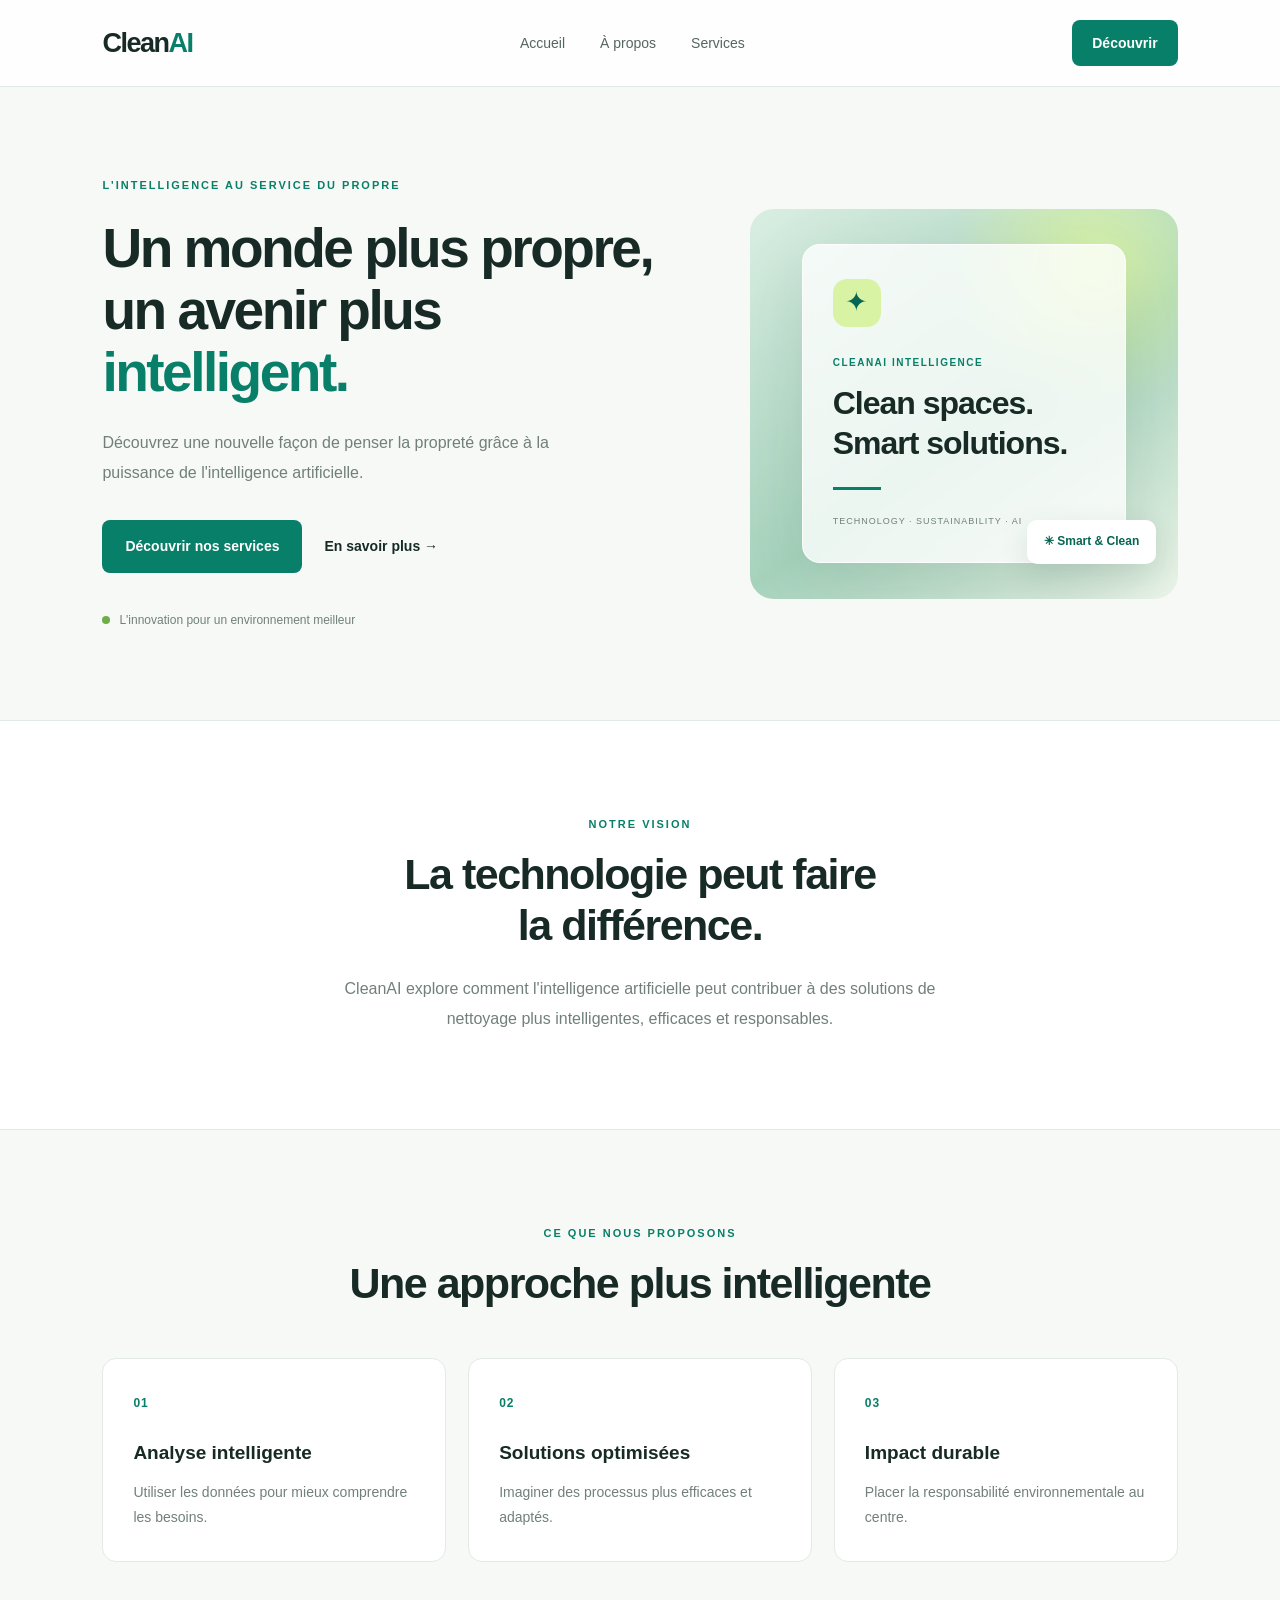
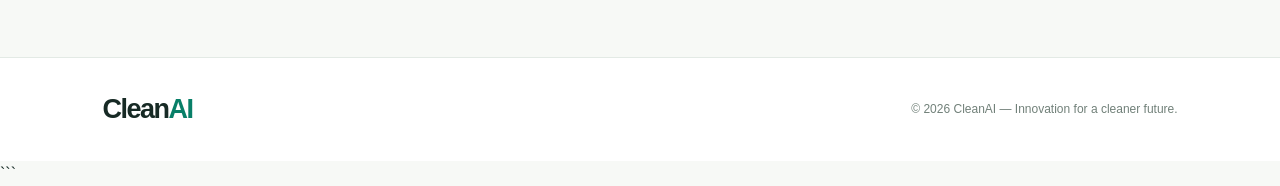
==== frontend/index.html @ 19e50c2e "feat: create CleanAI frontend" ====
<!DOCTYPE html>
<html lang="fr">
<head>
    <meta charset="UTF-8">
    <meta name="viewport" content="width=device-width, initial-scale=1.0">
    <meta name="description" content="CleanAI - Une solution intelligente pour un environnement plus propre.">
    <title>CleanAI | Smart Cleaning</title>
    <link rel="stylesheet" href="style.css">
</head>
<body>

    <header class="navbar">
        <a href="#" class="logo">Clean<span>AI</span></a>

        <nav class="nav-links">
            <a href="#accueil">Accueil</a>
            <a href="#apropos">À propos</a>
            <a href="#services">Services</a>
        </nav>

        <a href="#services" class="nav-button">Découvrir</a>
    </header>

    <main>
        <section class="hero" id="accueil">
            <div class="hero-content">
                <p class="eyebrow">L'INTELLIGENCE AU SERVICE DU PROPRE</p>

                <h1>Un monde plus propre,<br>
                    un avenir plus <span>intelligent.</span>
                </h1>

                <p class="hero-description">
                    Découvrez une nouvelle façon de penser la propreté
                    grâce à la puissance de l'intelligence artificielle.
                </p>

                <div class="hero-buttons">
                    <a href="#services" class="primary-button">
                        Découvrir nos services
                    </a>
                    <a href="#apropos" class="secondary-button">
                        En savoir plus →
                    </a>
                </div>

                <div class="hero-note">
                    <span class="status-dot"></span>
                    L'innovation pour un environnement meilleur
                </div>
            </div>

            <div class="hero-visual">
                <div class="visual-card">
                    <div class="visual-icon">✦</div>
                    <p class="visual-label">CLEANAI INTELLIGENCE</p>
                    <h2>Clean spaces.<br>Smart solutions.</h2>
                    <div class="visual-line"></div>
                    <p class="visual-footer">TECHNOLOGY · SUSTAINABILITY · AI</p>
                </div>
                <div class="floating-badge">✳ Smart & Clean</div>
            </div>
        </section>

        <section class="intro" id="apropos">
            <p class="eyebrow">NOTRE VISION</p>
            <h2>La technologie peut faire<br>la différence.</h2>
            <p>
                CleanAI explore comment l'intelligence artificielle
                peut contribuer à des solutions de nettoyage plus
                intelligentes, efficaces et responsables.
            </p>
        </section>

        <section class="services" id="services">
            <p class="eyebrow">CE QUE NOUS PROPOSONS</p>
            <h2>Une approche plus intelligente</h2>

            <div class="service-grid">
                <article class="service-card">
                    <span class="service-number">01</span>
                    <h3>Analyse intelligente</h3>
                    <p>Utiliser les données pour mieux comprendre les besoins.</p>
                </article>

                <article class="service-card">
                    <span class="service-number">02</span>
                    <h3>Solutions optimisées</h3>
                    <p>Imaginer des processus plus efficaces et adaptés.</p>
                </article>

                <article class="service-card">
                    <span class="service-number">03</span>
                    <h3>Impact durable</h3>
                    <p>Placer la responsabilité environnementale au centre.</p>
                </article>
            </div>
        </section>
    </main>

    <footer>
        <a href="#" class="logo">Clean<span>AI</span></a>
        <p>© 2026 CleanAI — Innovation for a cleaner future.</p>
    </footer>

    <script src="script.js"></script>
</body>
</html>
```
---- frontend/style.css ----
:root {
    --primary: #087f68;
    --primary-dark: #056653;
    --background: #f7f9f6;
    --surface: #ffffff;
    --text: #172a25;
    --muted: #718079;
    --border: #e3eae5;
    --accent: #d9f3a5;
}

* {
    margin: 0;
    padding: 0;
    box-sizing: border-box;
}

html {
    scroll-behavior: smooth;
    scroll-padding-top: 90px;
}

body {
    font-family: Arial, Helvetica, sans-serif;
    background: var(--background);
    color: var(--text);
    line-height: 1.6;
}

a {
    color: inherit;
    text-decoration: none;
}

button,
a {
    -webkit-tap-highlight-color: transparent;
}

/* =========================
   2. NAVIGATION
========================= */

.navbar {
    width: 100%;
    min-height: 82px;
    padding: 20px 8%;
    display: flex;
    align-items: center;
    justify-content: space-between;
    gap: 30px;
    background: rgba(255, 255, 255, 0.92);
    border-bottom: 1px solid var(--border);
}

.logo {
    font-size: 27px;
    font-weight: 800;
    letter-spacing: -1.5px;
}

.logo span {
    color: var(--primary);
}

.nav-links {
    display: flex;
    align-items: center;
    gap: 35px;
}

.nav-links a {
    color: #56665f;
    font-size: 14px;
    transition: color 0.2s ease;
}

.nav-links a:hover {
    color: var(--primary);
}

.nav-button,
.primary-button {
    display: inline-flex;
    justify-content: center;
    align-items: center;
    background: var(--primary);
    color: white;
    border-radius: 8px;
    font-size: 14px;
    font-weight: 600;
    transition: background 0.2s, transform 0.2s;
}

.nav-button {
    padding: 12px 20px;
}

.nav-button:hover,
.primary-button:hover {
    background: var(--primary-dark);
    transform: translateY(-2px);
}

/* =========================
   3. SECTION D'ACCUEIL
========================= */

.hero {
    min-height: 610px;
    padding: 90px 8%;
    display: grid;
    grid-template-columns: 1.15fr 0.85fr;
    align-items: center;
    gap: 70px;
}

.hero-content {
    max-width: 620px;
}

.eyebrow {
    color: var(--primary);
    font-size: 11px;
    font-weight: 800;
    letter-spacing: 2px;
    margin-bottom: 22px;
}

.hero h1 {
    font-size: clamp(38px, 4.3vw, 60px);
    line-height: 1.13;
    letter-spacing: -2.5px;
    margin-bottom: 24px;
}

.hero h1 span {
    color: var(--primary);
}

.hero-description {
    max-width: 480px;
    color: var(--muted);
    font-size: 16px;
    line-height: 1.9;
    margin-bottom: 32px;
}

.hero-buttons {
    display: flex;
    align-items: center;
    flex-wrap: wrap;
    gap: 22px;
}

.primary-button {
    padding: 15px 23px;
}

.secondary-button {
    color: var(--text);
    font-size: 14px;
    font-weight: 600;
}

.secondary-button:hover {
    color: var(--primary);
}

.hero-note {
    display: flex;
    align-items: center;
    gap: 9px;
    margin-top: 38px;
    color: var(--muted);
    font-size: 12px;
}

.status-dot {
    width: 8px;
    height: 8px;
    background: #70ad48;
    border-radius: 50%;
}

/* =========================
   4. CARTE VISUELLE
========================= */

.hero-visual {
    position: relative;
    min-height: 390px;
    display: flex;
    align-items: center;
    justify-content: center;
    border-radius: 24px;
    background:
        radial-gradient(circle at 80% 15%, #d9f3a5 0, transparent 30%),
        linear-gradient(145deg, #d9eee2, #a7d3bd 55%, #eaf4e8);
    overflow: hidden;
}

.visual-card {
    position: relative;
    z-index: 1;
    width: 76%;
    padding: 34px 30px;
    border: 1px solid rgba(255, 255, 255, 0.8);
    border-radius: 18px;
    background: rgba(255, 255, 255, 0.78);
    box-shadow: 0 24px 70px rgba(24, 67, 48, 0.12);
    backdrop-filter: blur(12px);
}

.visual-icon {
    width: 48px;
    height: 48px;
    display: grid;
    place-items: center;
    border-radius: 14px;
    background: var(--accent);
    color: var(--primary-dark);
    font-size: 27px;
    margin-bottom: 28px;
}

.visual-label {
    color: var(--primary);
    font-size: 10px;
    font-weight: 800;
    letter-spacing: 1.5px;
    margin-bottom: 12px;
}

.visual-card h2 {
    font-size: clamp(23px, 2.5vw, 32px);
    line-height: 1.25;
    letter-spacing: -1px;
}

.visual-line {
    width: 48px;
    height: 3px;
    background: var(--primary);
    margin: 24px 0;
}

.visual-footer {
    color: var(--muted);
    font-size: 9px;
    letter-spacing: 1px;
}

.floating-badge {
    position: absolute;
    right: 5%;
    bottom: 9%;
    z-index: 2;
    padding: 12px 17px;
    background: white;
    border-radius: 10px;
    box-shadow: 0 10px 30px rgba(24, 67, 48, 0.12);
    color: var(--primary-dark);
    font-size: 12px;
    font-weight: 700;
}

/* =========================
   5. PRÉSENTATION
========================= */

.intro {
    padding: 95px 20px;
    text-align: center;
    background: var(--surface);
    border-top: 1px solid var(--border);
    border-bottom: 1px solid var(--border);
}

.intro .eyebrow {
    margin-bottom: 15px;
}

.intro h2,
.services h2 {
    font-size: clamp(30px, 3.5vw, 43px);
    line-height: 1.2;
    letter-spacing: -1.5px;
}

.intro > p:last-child {
    max-width: 610px;
    margin: 22px auto 0;
    color: var(--muted);
    line-height: 1.9;
}

/* =========================
   6. SERVICES
========================= */

.services {
    padding: 95px 8%;
    text-align: center;
}

.services > .eyebrow {
    margin-bottom: 15px;
}

.service-grid {
    display: grid;
    grid-template-columns: repeat(3, minmax(0, 1fr));
    gap: 22px;
    margin-top: 48px;
    text-align: left;
}

.service-card {
    padding: 30px;
    background: var(--surface);
    border: 1px solid var(--border);
    border-radius: 14px;
    transition: transform 0.25s, box-shadow 0.25s;
}

.service-card:hover {
    transform: translateY(-5px);
    box-shadow: 0 18px 40px rgba(23, 42, 37, 0.07);
}

.service-number {
    display: inline-block;
    margin-bottom: 25px;
    color: var(--primary);
    font-size: 12px;
    font-weight: 800;
    letter-spacing: 1px;
}

.service-card h3 {
    font-size: 19px;
    margin-bottom: 12px;
}

.service-card p {
    color: var(--muted);
    font-size: 14px;
    line-height: 1.8;
}

/* =========================
   7. PIED DE PAGE
========================= */

footer {
    padding: 30px 8%;
    display: flex;
    align-items: center;
    justify-content: space-between;
    flex-wrap: wrap;
    gap: 18px;
    background: white;
    border-top: 1px solid var(--border);
}

footer p {
    color: var(--muted);
    font-size: 12px;
}

/* =========================
   8. RESPONSIVE MOBILE
========================= */

@media (max-width: 900px) {
    .hero {
        grid-template-columns: 1fr;
        gap: 45px;
        padding-top: 65px;
        padding-bottom: 65px;
    }

    .hero-content {
        max-width: 700px;
    }

    .hero-visual {
        width: 100%;
        max-width: 560px;
        margin: 0 auto;
    }

    .service-grid {
        grid-template-columns: 1fr;
    }
}

@media (max-width: 600px) {
    .navbar {
        padding: 18px 5%;
        gap: 12px;
        flex-wrap: wrap;
    }

    .logo {
        font-size: 24px;
    }

    .nav-links {
        order: 3;
        width: 100%;
        justify-content: space-between;
        gap: 12px;
    }

    .nav-links a {
        font-size: 12px;
    }

    .nav-button {
        padding: 10px 13px;
        font-size: 12px;
    }

    .hero {
        padding: 55px 5%;
    }

    .hero h1 {
        letter-spacing: -1.5px;
    }

    .hero-description {
        font-size: 14px;
    }

    .hero-buttons {
        align-items: flex-start;
        gap: 18px;
    }

    .primary-button {
        padding: 13px 16px;
        font-size: 12px;
    }

    .hero-visual {
        min-height: 330px;
    }

    .visual-card {
        width: 82%;
        padding: 25px 22px;
    }

    .intro {
        padding: 70px 6%;
    }

    .services {
        padding: 70px 5%;
    }

    .service-card {
        padding: 25px;
    }

    footer {
        padding: 25px 5%;
    }
}
/* Bouton du menu mobile */

.menu-toggle {
    display: none;
    border: 1px solid var(--border);
    background: white;
    color: var(--primary);
    border-radius: 8px;
    padding: 8px 12px;
    font-size: 20px;
    cursor: pointer;
}

/* Notification */

.cleanai-notification {
    position: fixed;
    right: 24px;
    bottom: 24px;
    z-index: 1000;
    max-width: calc(100% - 48px);
    padding: 15px 20px;
    background: var(--primary-dark);
    color: white;
    border-radius: 10px;
    box-shadow: 0 12px 35px rgba(0, 0, 0, 0.16);
    font-size: 14px;

    opacity: 0;
    transform: translateY(15px);
    pointer-events: none;
    transition: opacity 0.25s, transform 0.25s;
}

.cleanai-notification.is-visible {
    opacity: 1;
    transform: translateY(0);
}

/* Apparition des sections */

.reveal {
    opacity: 0;
    transform: translateY(20px);
    transition: opacity 0.6s ease, transform 0.6s ease;
}

.reveal.is-visible {
    opacity: 1;
    transform: translateY(0);
}

/* Menu et navigation sur petits écrans */

@media (max-width: 600px) {
    .navbar {
        position: relative;
    }

    .menu-toggle {
        display: block;
        margin-left: auto;
    }

    .nav-links {
        display: none;
        order: 4;
        width: 100%;
        padding: 12px 0;
        flex-direction: column;
        align-items: stretch;
        gap: 0;
    }

    .nav-links.is-open {
        display: flex;
    }

    .nav-links a {
        padding: 12px;
        font-size: 14px;
        border-top: 1px solid var(--border);
    }
}

/* Respecter la préférence de réduction des animations */

@media (prefers-reduced-motion: reduce) {
    html {
        scroll-behavior: auto;
    }

    .reveal,
    .cleanai-notification,
    .service-card {
        transition: none;
    }

    .reveal {
        opacity: 1;
        transform: none;
    }
}
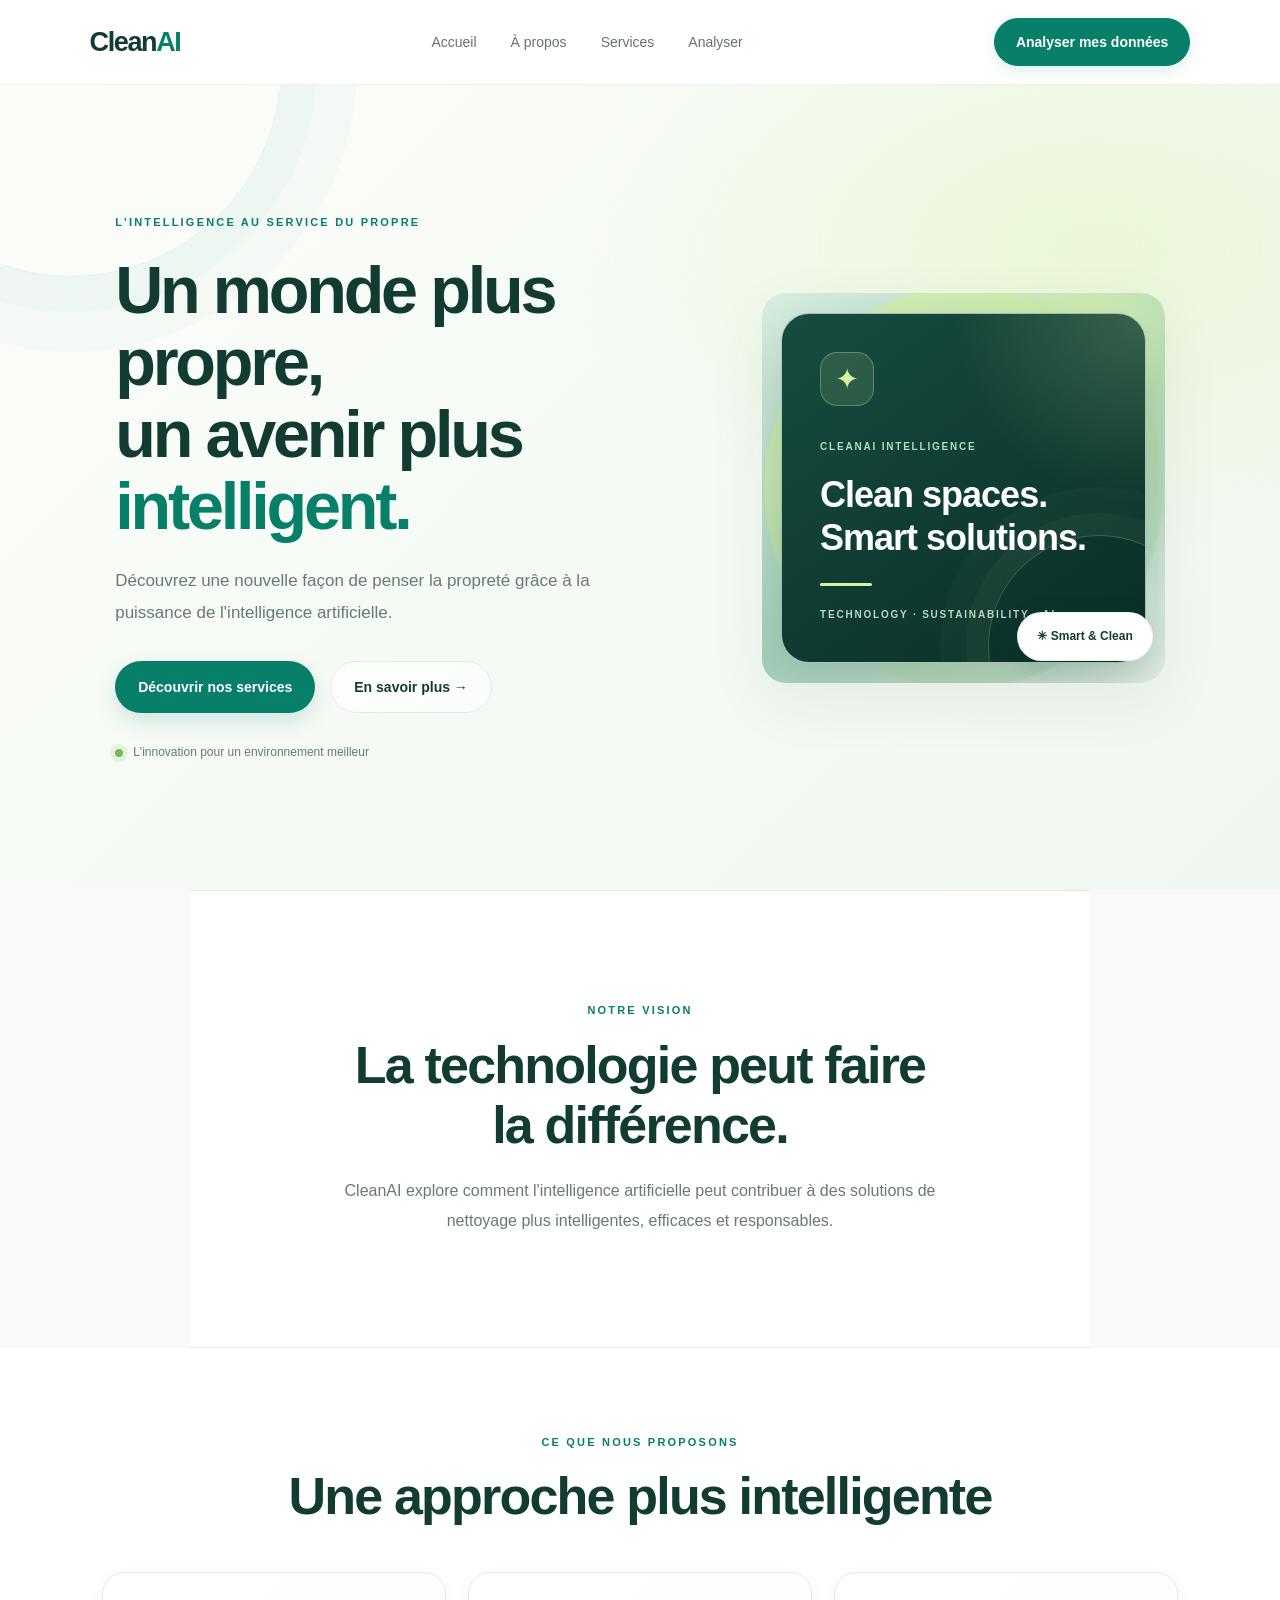
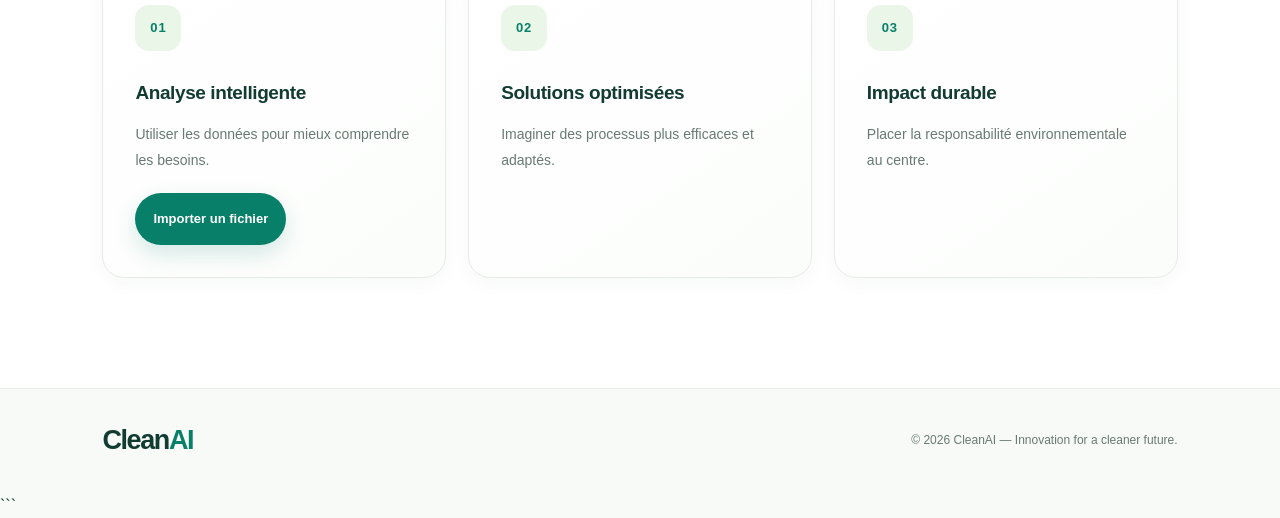
==== commit b5f591de: "Fix frontend navigation and visual badge" ====
--- a/frontend/index.html
+++ b/frontend/index.html
@@ -17,9 +17,10 @@
             <a href="#accueil">Accueil</a>
             <a href="#apropos">À propos</a>
             <a href="#services">Services</a>
+            <a href="analyser.html">Analyser</a>
         </nav>
 
-        <a href="#services" class="nav-button">Découvrir</a>
+        <a href="analyser.html" class="nav-button">Analyser mes données</a>
     </header>
 
     <main>
@@ -82,6 +83,9 @@
                     <span class="service-number">01</span>
                     <h3>Analyse intelligente</h3>
                     <p>Utiliser les données pour mieux comprendre les besoins.</p>
+                    <a href="analyser.html" class="primary-button service-action">
+        Importer un fichier
+    </a>
                 </article>
 
                 <article class="service-card">
--- a/frontend/style.css
+++ b/frontend/style.css
@@ -574,3 +574,677 @@
         transform: none;
     }
 }
+
+/* =========================
+   9. FINITIONS VISUELLES
+========================= */
+
+/* Navigation plus élégante */
+.navbar {
+    position: sticky;
+    top: 0;
+    z-index: 100;
+    backdrop-filter: blur(14px);
+    background: rgba(255, 255, 255, 0.94);
+    transition: box-shadow 0.3s ease;
+}
+
+.navbar:hover {
+    box-shadow: 0 5px 25px rgba(23, 42, 37, 0.05);
+}
+
+/* Boutons plus modernes */
+.primary-button,
+.nav-button {
+    box-shadow: 0 5px 14px rgba(8, 127, 104, 0.12);
+    transition:
+        background 0.25s ease,
+        transform 0.25s ease,
+        box-shadow 0.25s ease;
+}
+
+.primary-button:hover,
+.nav-button:hover {
+    box-shadow: 0 9px 22px rgba(8, 127, 104, 0.22);
+}
+
+/* Carte visuelle de la page d'accueil */
+.hero-visual {
+    box-shadow: 0 20px 60px rgba(24, 67, 48, 0.07);
+    isolation: isolate;
+}
+
+.visual-card {
+    transition:
+        transform 0.35s ease,
+        box-shadow 0.35s ease;
+}
+
+.hero-visual:hover .visual-card {
+    transform: translateY(-5px);
+    box-shadow: 0 28px 75px rgba(24, 67, 48, 0.16);
+}
+
+/* Badge flottant */
+.floating-badge {
+    animation: badge-float 4s ease-in-out infinite;
+}
+
+@keyframes badge-float {
+    0%, 100% {
+        transform: translateY(0);
+    }
+
+    50% {
+        transform: translateY(-6px);
+    }
+}
+
+/* Cartes de services */
+.service-card {
+    position: relative;
+    overflow: hidden;
+    box-shadow: 0 3px 12px rgba(23, 42, 37, 0.025);
+}
+
+.service-card:hover {
+    transform: translateY(-7px);
+    border-color: rgba(8, 127, 104, 0.25);
+    box-shadow: 0 20px 45px rgba(23, 42, 37, 0.09);
+}
+
+/* Focus clavier accessible */
+a:focus-visible,
+button:focus-visible {
+    outline: 3px solid var(--accent);
+    outline-offset: 4px;
+}
+
+/* Respect des préférences d'accessibilité */
+@media (prefers-reduced-motion: reduce) {
+    *,
+    *::before,
+    *::after {
+        animation-duration: 0.01ms !important;
+        animation-iteration-count: 1 !important;
+        scroll-behavior: auto !important;
+        transition-duration: 0.01ms !important;
+    }
+}
+
+/* ==========================================
+   CLEANAI — PREMIUM GREEN TECH DESIGN
+   Ajouter à la fin de style.css
+========================================== */
+
+:root {
+    --premium-green: #087f68;
+    --premium-dark: #123b32;
+    --premium-lime: #d9f3a5;
+    --premium-muted: #687a73;
+    --premium-white: #ffffff;
+    --premium-bg: #f7faf7;
+    --premium-border: #e4ece5;
+}
+
+/* Base visuelle */
+html {
+    scroll-behavior: smooth;
+    scroll-padding-top: 100px;
+}
+
+body {
+    background: var(--premium-bg);
+    color: var(--premium-dark);
+    font-family: Inter, "Segoe UI", Arial, sans-serif;
+    -webkit-font-smoothing: antialiased;
+}
+
+::selection {
+    background: var(--premium-lime);
+    color: var(--premium-dark);
+}
+
+/* Navigation */
+.navbar {
+    padding: 18px clamp(20px, 7vw, 110px);
+    min-height: 82px;
+    border-bottom: 1px solid rgba(18, 59, 50, 0.07);
+    background: rgba(255, 255, 255, 0.88);
+    backdrop-filter: blur(18px);
+}
+
+.logo {
+    color: var(--premium-dark);
+    font-size: 27px;
+    font-weight: 800;
+    letter-spacing: -1.4px;
+    text-decoration: none;
+}
+
+.logo span {
+    color: var(--premium-green);
+}
+
+.nav-links {
+    gap: 34px;
+}
+
+.nav-links a {
+    color: #64746c;
+    font-size: 14px;
+    font-weight: 500;
+    text-decoration: none;
+    transition: color 0.25s ease;
+}
+
+.nav-links a:hover {
+    color: var(--premium-green);
+}
+
+.nav-button {
+    padding: 12px 21px;
+    border: 1px solid var(--premium-green);
+    border-radius: 999px;
+    background: var(--premium-green);
+    color: white;
+    font-size: 14px;
+    font-weight: 600;
+    text-decoration: none;
+    transition: transform 0.25s ease, background 0.25s ease;
+}
+
+.nav-button:hover {
+    transform: translateY(-2px);
+    background: var(--premium-dark);
+}
+
+/* Accueil */
+.hero {
+    position: relative;
+    isolation: isolate;
+    overflow: hidden;
+    padding: clamp(75px, 10vw, 140px) clamp(24px, 9vw, 140px);
+    gap: clamp(45px, 8vw, 120px);
+    background:
+        radial-gradient(ellipse at 85% 20%,
+            rgba(217, 243, 165, 0.36), transparent 34%),
+        linear-gradient(135deg, #fbfdf9 0%, #f0f7f0 100%);
+}
+
+.hero::before {
+    content: "";
+    position: absolute;
+    z-index: -1;
+    width: 420px;
+    height: 420px;
+    top: -230px;
+    left: -140px;
+    border: 1px solid rgba(8, 127, 104, 0.09);
+    border-radius: 50%;
+    box-shadow:
+        0 0 0 35px rgba(8, 127, 104, 0.025),
+        0 0 0 75px rgba(8, 127, 104, 0.02);
+}
+
+.hero-content {
+    max-width: 650px;
+}
+
+.eyebrow {
+    color: var(--premium-green);
+    font-size: 11px;
+    font-weight: 800;
+    letter-spacing: 2.2px;
+    line-height: 1.8;
+}
+
+.hero h1 {
+    margin: 22px 0;
+    color: var(--premium-dark);
+    font-size: clamp(42px, 5.2vw, 72px);
+    font-weight: 750;
+    line-height: 1.08;
+    letter-spacing: -3.2px;
+}
+
+.hero h1 span {
+    color: var(--premium-green);
+}
+
+.hero-description {
+    max-width: 490px;
+    color: var(--premium-muted);
+    font-size: 17px;
+    line-height: 1.9;
+}
+
+.hero-buttons {
+    display: flex;
+    align-items: center;
+    flex-wrap: wrap;
+    gap: 15px;
+    margin-top: 32px;
+}
+
+.primary-button,
+.secondary-button {
+    display: inline-flex;
+    align-items: center;
+    justify-content: center;
+    min-height: 52px;
+    padding: 0 23px;
+    border-radius: 999px;
+    font-size: 14px;
+    font-weight: 650;
+    text-decoration: none;
+    transition:
+        transform 0.25s ease,
+        box-shadow 0.25s ease,
+        background 0.25s ease;
+}
+
+.primary-button {
+    background: var(--premium-green);
+    color: white;
+    box-shadow: 0 9px 22px rgba(8, 127, 104, 0.16);
+}
+
+.primary-button:hover {
+    transform: translateY(-3px);
+    background: var(--premium-dark);
+    box-shadow: 0 13px 28px rgba(8, 127, 104, 0.22);
+}
+
+.secondary-button {
+    color: var(--premium-dark);
+    border: 1px solid var(--premium-border);
+    background: rgba(255, 255, 255, 0.7);
+}
+
+.secondary-button:hover {
+    transform: translateY(-3px);
+    background: white;
+}
+
+.hero-note {
+    display: flex;
+    align-items: center;
+    gap: 10px;
+    margin-top: 30px;
+    color: var(--premium-muted);
+    font-size: 12px;
+}
+
+.status-dot {
+    width: 8px;
+    height: 8px;
+    flex-shrink: 0;
+    border-radius: 50%;
+    background: #77b85b;
+    box-shadow: 0 0 0 5px rgba(119, 184, 91, 0.13);
+}
+
+/* Panneau graphique à droite */
+.hero-visual {
+    position: relative;
+    display: flex;
+    align-items: center;
+    justify-content: center;
+    min-height: 390px;
+    isolation: isolate;
+}
+
+.hero-visual::before {
+    content: "";
+    position: absolute;
+    z-index: -1;
+    width: min(100%, 400px);
+    aspect-ratio: 1;
+    border-radius: 50%;
+    background: linear-gradient(
+        145deg,
+        rgba(217, 243, 165, 0.85),
+        rgba(8, 127, 104, 0.10)
+    );
+    filter: blur(1px);
+}
+
+.visual-card {
+    position: relative;
+    width: min(100%, 365px);
+    min-height: 340px;
+    padding: 38px;
+    overflow: hidden;
+    border: 1px solid rgba(255, 255, 255, 0.65);
+    border-radius: 28px;
+    background:
+        radial-gradient(circle at 100% 0%,
+            rgba(217, 243, 165, 0.20), transparent 38%),
+        linear-gradient(145deg, #164d40, #092d27);
+    box-shadow: 0 28px 70px rgba(18, 59, 50, 0.20);
+    color: white;
+    transition: transform 0.35s ease, box-shadow 0.35s ease;
+}
+
+.visual-card::after {
+    content: "";
+    position: absolute;
+    right: -65px;
+    bottom: -95px;
+    width: 220px;
+    height: 220px;
+    border: 1px solid rgba(217, 243, 165, 0.24);
+    border-radius: 50%;
+    box-shadow:
+        0 0 0 22px rgba(217, 243, 165, 0.035),
+        0 0 0 48px rgba(217, 243, 165, 0.025);
+    pointer-events: none;
+}
+
+.hero-visual:hover .visual-card {
+    transform: translateY(-5px) rotate(-1deg);
+    box-shadow: 0 35px 80px rgba(18, 59, 50, 0.25);
+}
+
+.visual-icon {
+    display: grid;
+    place-items: center;
+    width: 54px;
+    height: 54px;
+    margin-bottom: 32px;
+    border: 1px solid rgba(217, 243, 165, 0.3);
+    border-radius: 17px;
+    background: rgba(217, 243, 165, 0.12);
+    color: var(--premium-lime);
+    font-size: 29px;
+}
+
+.visual-label,
+.visual-footer {
+    color: #b7d8c8;
+    font-size: 10px;
+    font-weight: 700;
+    letter-spacing: 1.8px;
+    line-height: 1.8;
+}
+
+.visual-card h2 {
+    position: relative;
+    z-index: 1;
+    margin: 17px 0 22px;
+    color: white;
+    font-size: clamp(27px, 3vw, 36px);
+    line-height: 1.2;
+    letter-spacing: -1px;
+}
+
+.visual-line {
+    width: 52px;
+    height: 3px;
+    margin-bottom: 20px;
+    border-radius: 9px;
+    background: var(--premium-lime);
+}
+
+
+.floating-badge {
+    position: absolute;
+    right: 12px;
+    bottom: 22px;
+    z-index: 2;
+    max-width: calc(100% - 24px);
+    padding: 14px 19px;
+    border: 1px solid rgba(8, 127, 104, 0.09);
+    border-radius: 999px;
+    background: white;
+    color: var(--premium-dark);
+    font-size: 12px;
+    font-weight: 750;
+    white-space: nowrap;
+    box-shadow: 0 12px 32px rgba(18, 59, 50, 0.12);
+    animation: badge-float 4s ease-in-out infinite;
+}
+@keyframes badge-float {
+    0%, 100% { transform: translateY(0); }
+    50% { transform: translateY(-7px); }
+}
+
+/* Présentation */
+.intro {
+    max-width: 900px;
+    margin: 0 auto;
+    padding: 110px 25px;
+    text-align: center;
+}
+
+.intro h2,
+.services > h2 {
+    margin: 15px 0 20px;
+    color: var(--premium-dark);
+    font-size: clamp(34px, 4.2vw, 52px);
+    line-height: 1.15;
+    letter-spacing: -1.8px;
+}
+
+.intro > p:last-child {
+    max-width: 650px;
+    margin: 0 auto;
+    color: var(--premium-muted);
+    font-size: 16px;
+    line-height: 1.9;
+}
+
+/* Services */
+.services {
+    padding: 85px clamp(24px, 8vw, 120px) 110px;
+    background: white;
+    text-align: center;
+}
+
+.services > h2 {
+    margin-bottom: 45px;
+}
+
+.service-grid {
+    display: grid;
+    grid-template-columns: repeat(3, minmax(0, 1fr));
+    gap: 22px;
+    max-width: 1180px;
+    margin: 0 auto;
+    text-align: left;
+}
+
+.service-card {
+    position: relative;
+    padding: 32px;
+    overflow: hidden;
+    border: 1px solid var(--premium-border);
+    border-radius: 22px;
+    background: linear-gradient(145deg, #fff, #fbfdfb);
+    box-shadow: 0 5px 20px rgba(18, 59, 50, 0.035);
+    transition:
+        transform 0.3s ease,
+        border-color 0.3s ease,
+        box-shadow 0.3s ease;
+}
+
+.service-card::before {
+    content: "";
+    position: absolute;
+    top: 0;
+    left: 0;
+    width: 100%;
+    height: 3px;
+    background: linear-gradient(
+        90deg,
+        var(--premium-green),
+        var(--premium-lime)
+    );
+    transform: scaleX(0);
+    transform-origin: left;
+    transition: transform 0.3s ease;
+}
+
+.service-card:hover {
+    transform: translateY(-7px);
+    border-color: #b8d9c8;
+    box-shadow: 0 22px 45px rgba(18, 59, 50, 0.09);
+}
+
+.service-card:hover::before {
+    transform: scaleX(1);
+}
+
+.service-number {
+    display: inline-grid;
+    place-items: center;
+    width: 46px;
+    height: 46px;
+    margin-bottom: 27px;
+    border-radius: 14px;
+    background: #eaf6e7;
+    color: var(--premium-green);
+    font-size: 13px;
+    font-weight: 800;
+}
+
+.service-card h3 {
+    margin: 0 0 13px;
+    color: var(--premium-dark);
+    font-size: 19px;
+    letter-spacing: -0.4px;
+}
+
+.service-card p {
+    margin: 0;
+    color: var(--premium-muted);
+    font-size: 14px;
+    line-height: 1.85;
+}
+
+/* Pied de page */
+footer {
+    display: flex;
+    align-items: center;
+    justify-content: space-between;
+    flex-wrap: wrap;
+    gap: 18px;
+    padding: 30px clamp(24px, 8vw, 120px);
+    border-top: 1px solid var(--premium-border);
+    background: #f7faf7;
+}
+
+footer p {
+    margin: 0;
+    color: var(--premium-muted);
+    font-size: 12px;
+    line-height: 1.8;
+}
+
+/* Clavier et accessibilité */
+a:focus-visible,
+button:focus-visible {
+    outline: 3px solid #a6d96c;
+    outline-offset: 4px;
+}
+
+/* Tablettes et petits ordinateurs */
+@media (max-width: 1000px) {
+    .hero {
+        gap: 35px;
+        padding-right: 6vw;
+        padding-left: 6vw;
+    }
+
+    .hero h1 {
+        font-size: clamp(39px, 5.4vw, 58px);
+        letter-spacing: -2px;
+    }
+
+    .service-grid {
+        gap: 15px;
+    }
+
+    .service-card {
+        padding: 25px;
+    }
+}
+
+/* Téléphones */
+@media (max-width: 760px) {
+    .navbar {
+        padding: 16px 22px;
+    }
+
+    .hero {
+        grid-template-columns: 1fr;
+        padding: 72px 24px 65px;
+    }
+
+    .hero h1 {
+        font-size: clamp(39px, 10vw, 58px);
+        letter-spacing: -2px;
+    }
+
+    .hero-description {
+        font-size: 15px;
+    }
+
+    .hero-visual {
+        min-height: 350px;
+        margin-top: 5px;
+    }
+
+    .visual-card {
+        min-height: 310px;
+        padding: 30px;
+    }
+
+    .floating-badge {
+        right: 0;
+    }
+
+    .intro {
+        padding: 78px 24px;
+    }
+
+    .services {
+        padding: 72px 22px 80px;
+    }
+
+    .service-grid {
+        grid-template-columns: 1fr;
+        max-width: 480px;
+    }
+
+    .service-card {
+        padding: 28px;
+    }
+
+    footer {
+        justify-content: center;
+        text-align: center;
+    }
+}
+
+/* Mouvement réduit selon les préférences du visiteur */
+@media (prefers-reduced-motion: reduce) {
+    html {
+        scroll-behavior: auto;
+    }
+
+    *,
+    *::before,
+    *::after {
+        animation-duration: 0.01ms !important;
+        animation-iteration-count: 1 !important;
+        transition-duration: 0.01ms !important;
+    }
+}
+
+.service-action {
+    margin-top: 20px;
+    padding: 12px 18px;
+    font-size: 13px;
+}
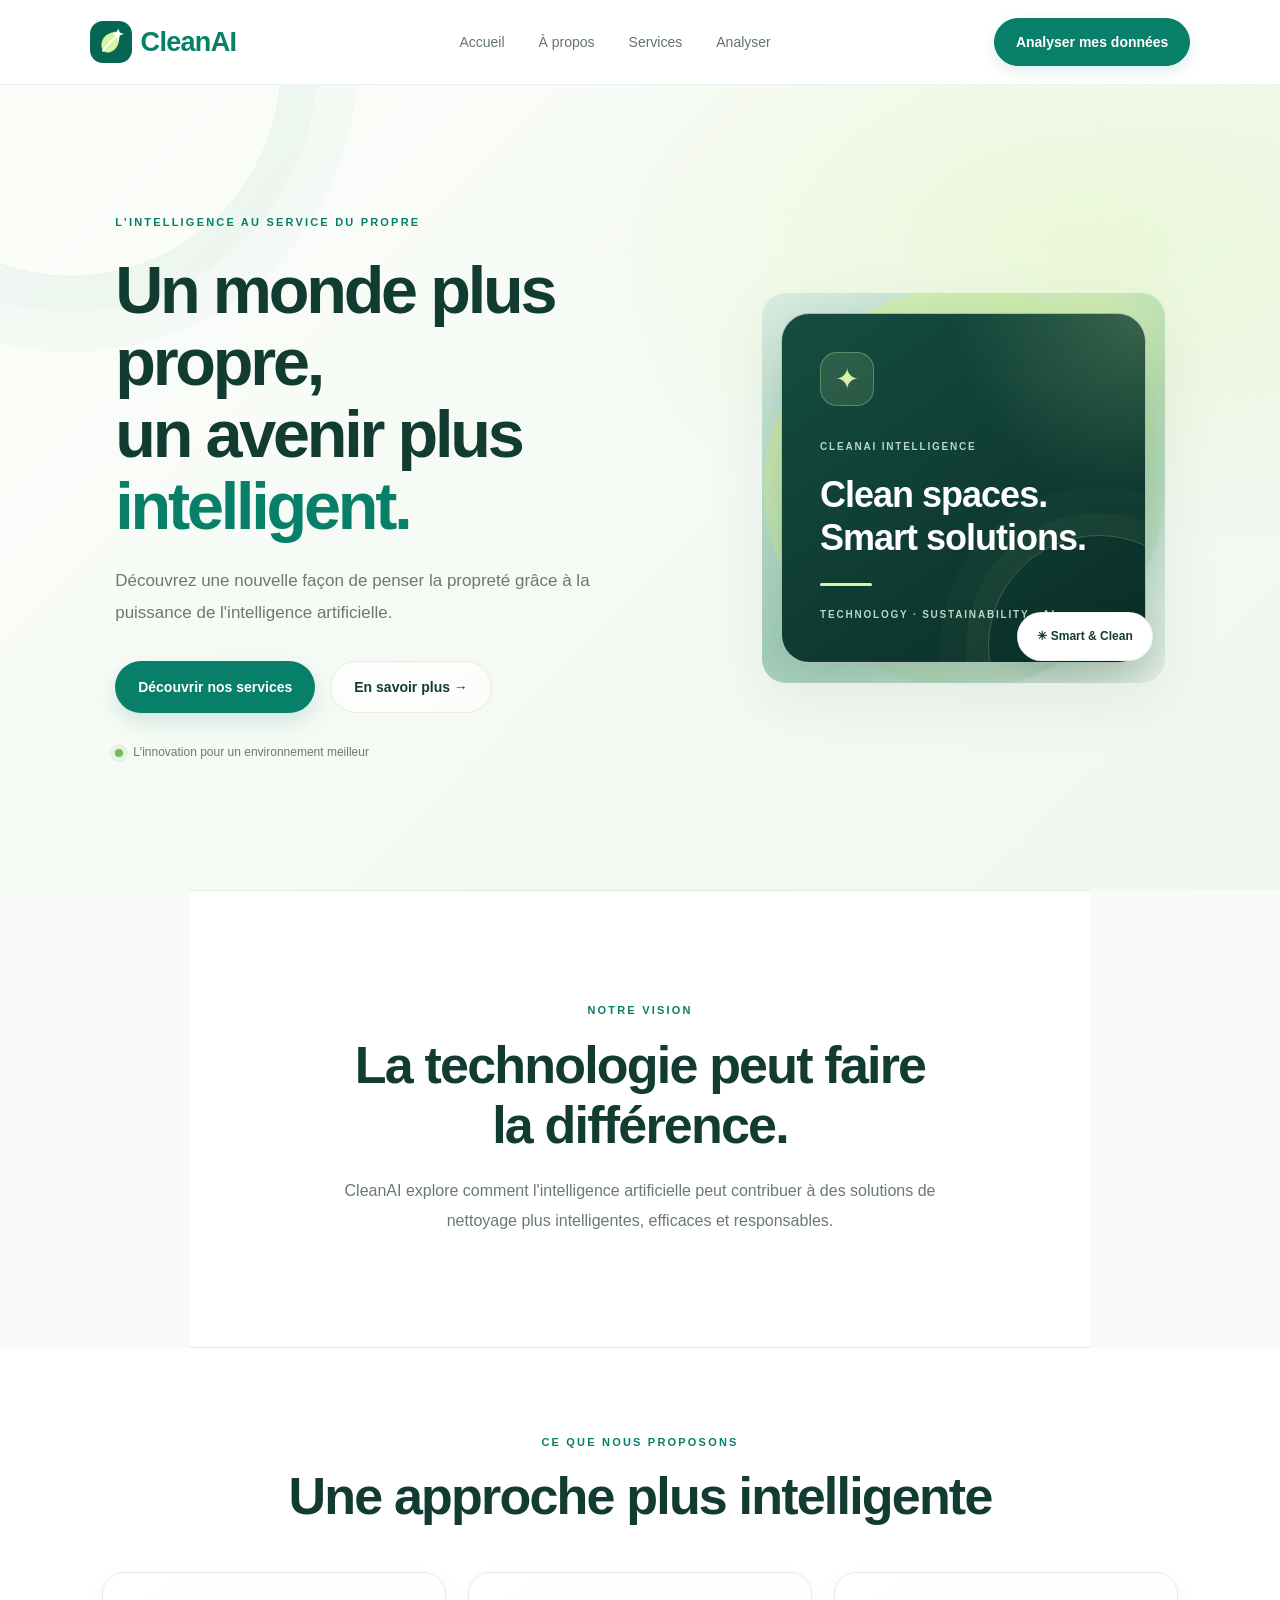
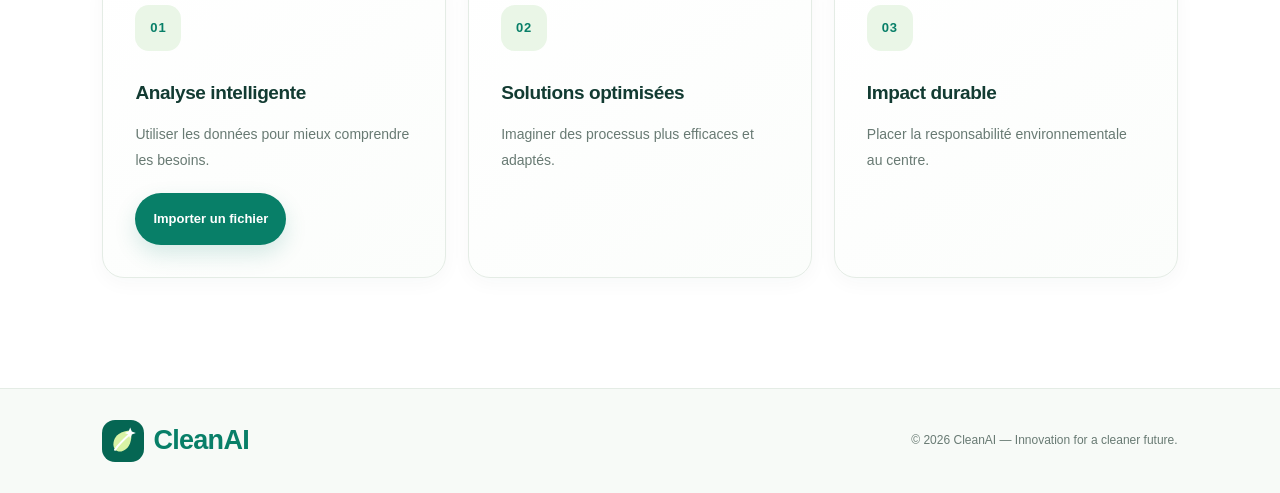
==== commit 342ff61c: "feat: add logo" ====
--- a/frontend/index.html
+++ b/frontend/index.html
@@ -11,7 +11,25 @@
 <body>
 
     <header class="navbar">
-        <a href="#" class="logo">Clean<span>AI</span></a>
+        
+
+<a href="#accueil" class="logo cleanai-logo" aria-label="CleanAI - Accueil">
+    <span class="logo-icon" aria-hidden="true">
+        <svg viewBox="0 0 40 40" fill="none">
+            <path d="M30 7C17 7 8 14 8 24C8 30 12 34 18 33C28 31 32 19 30 7Z"
+                  fill="#D9F3A5"/>
+            <path d="M10 31C15 24 20 19 28 12"
+                  stroke="#FFFFFF"
+                  stroke-width="2.5"
+                  stroke-linecap="round"/>
+            <path d="M29 3L31 8L36 10L31 12L29 17L27 12L22 10L27 8Z"
+                  fill="#FFFFFF"/>
+        </svg>
+    </span>
+    <span class="logo-word">Clean<span>AI</span></span>
+</a>
+
+
 
         <nav class="nav-links">
             <a href="#accueil">Accueil</a>
@@ -104,11 +122,29 @@
     </main>
 
     <footer>
-        <a href="#" class="logo">Clean<span>AI</span></a>
+        
+
+<a href="#accueil" class="logo cleanai-logo" aria-label="CleanAI - Accueil">
+    <span class="logo-icon" aria-hidden="true">
+        <svg viewBox="0 0 40 40" fill="none">
+            <path d="M30 7C17 7 8 14 8 24C8 30 12 34 18 33C28 31 32 19 30 7Z"
+                  fill="#D9F3A5"/>
+            <path d="M10 31C15 24 20 19 28 12"
+                  stroke="#FFFFFF"
+                  stroke-width="2.5"
+                  stroke-linecap="round"/>
+            <path d="M29 3L31 8L36 10L31 12L29 17L27 12L22 10L27 8Z"
+                  fill="#FFFFFF"/>
+        </svg>
+    </span>
+    <span class="logo-word">Clean<span>AI</span></span>
+</a>
+
+
         <p>© 2026 CleanAI — Innovation for a cleaner future.</p>
     </footer>
 
     <script src="script.js"></script>
 </body>
 </html>
-```
+
--- a/frontend/style.css
+++ b/frontend/style.css
@@ -1247,4 +1247,42 @@
     margin-top: 20px;
     padding: 12px 18px;
     font-size: 13px;
-}+}
+
+
+/* Logo CleanAI — identique à la page d'analyse */
+
+.cleanai-logo {
+    display: inline-flex;
+    align-items: center;
+    gap: 9px;
+    text-decoration: none;
+}
+
+.logo-icon {
+    width: 42px;
+    height: 42px;
+    display: inline-flex;
+    align-items: center;
+    justify-content: center;
+    flex-shrink: 0;
+    background: #056653;
+    border-radius: 13px;
+    padding: 5px;
+    box-sizing: border-box;
+}
+
+.logo-icon svg {
+    width: 100%;
+    height: 100%;
+    display: block;
+}
+
+.logo-word {
+    font-weight: 800;
+    letter-spacing: -0.7px;
+}
+
+.logo-word > span {
+    color: #087f68;
+}
